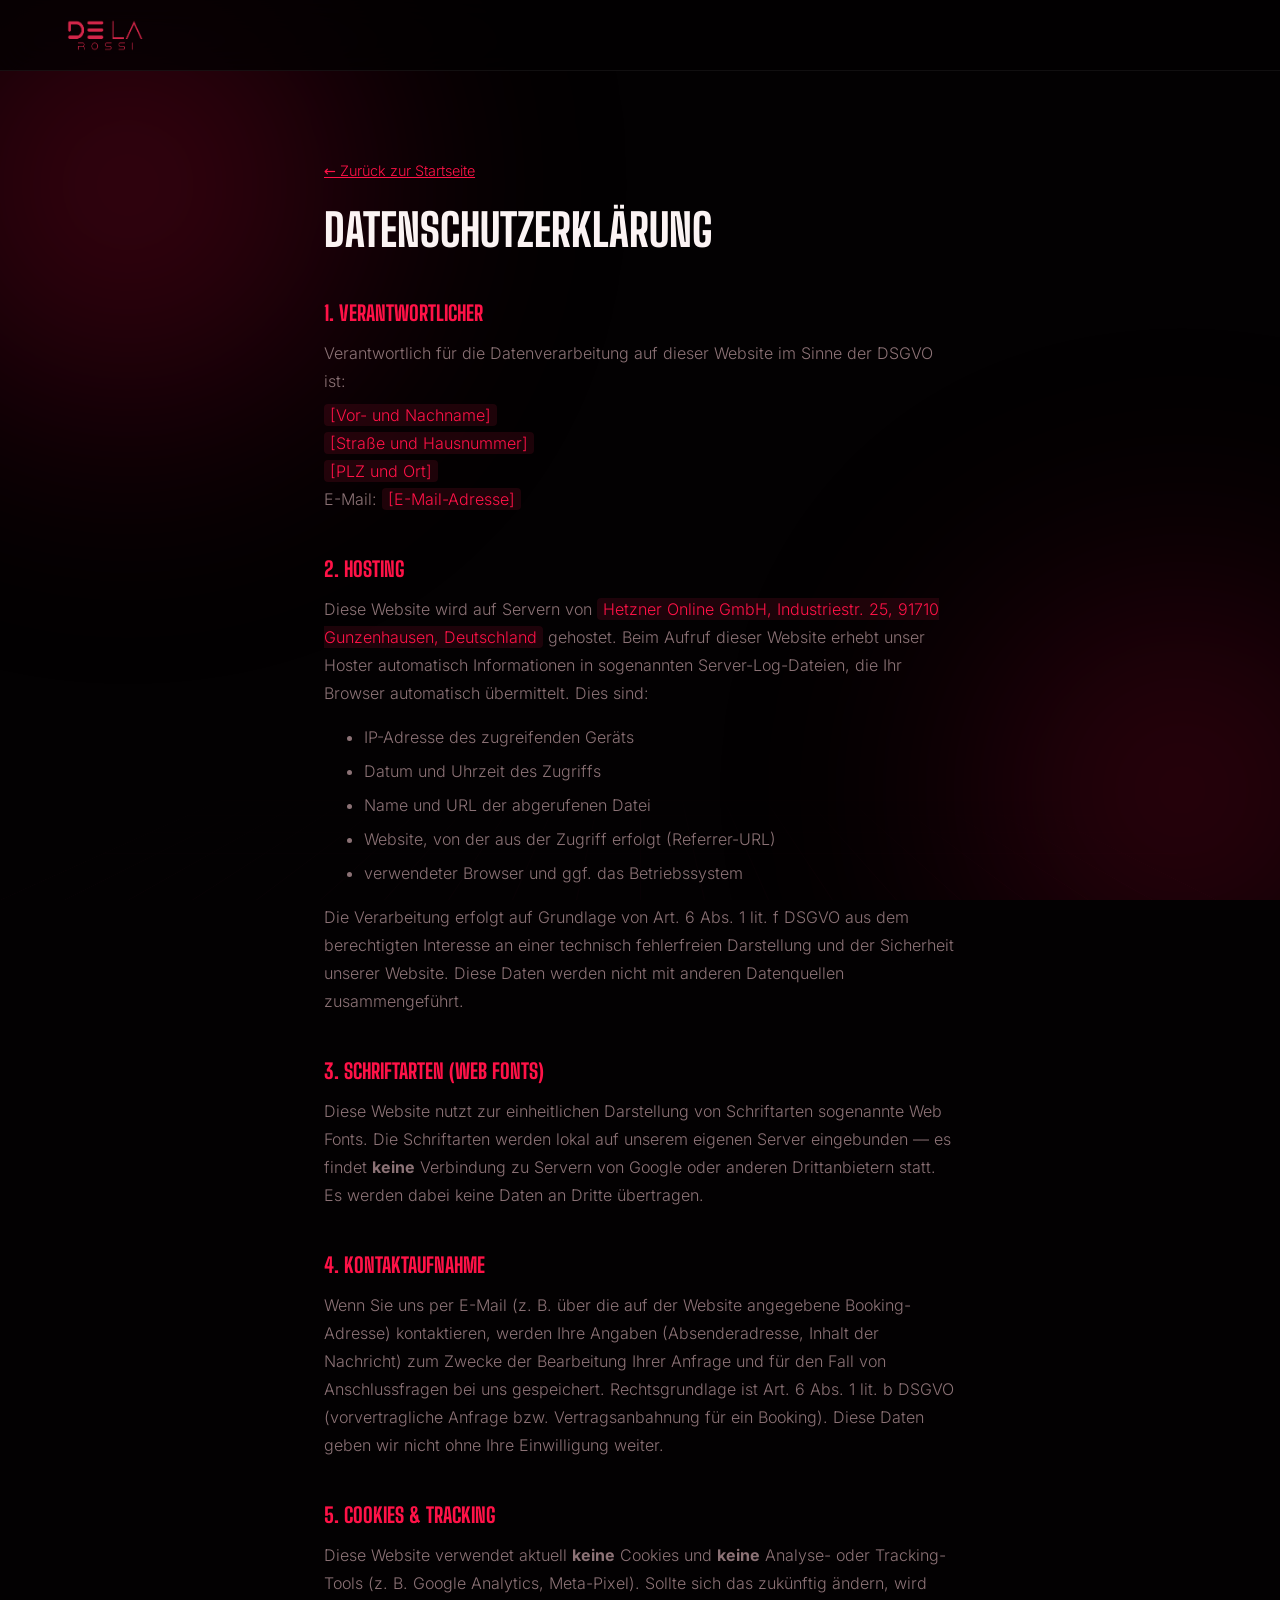
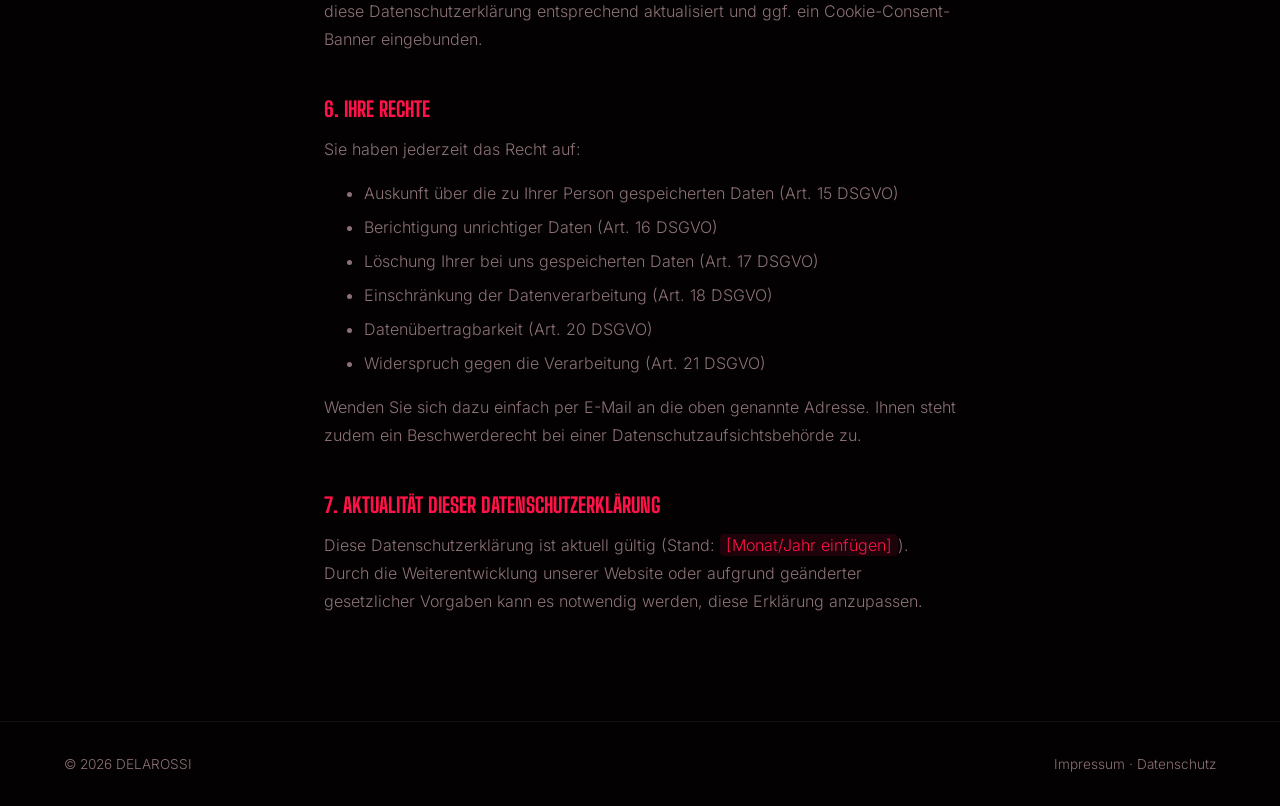
==== datenschutz.html @ 04ede865 "Add Impressum, Datenschutzerklärung and self-hosted fonts - Self-host Big Shoulders Display and Inte" ====
<!DOCTYPE html>
<html lang="de">
<head>
<meta charset="UTF-8" />
<meta name="viewport" content="width=device-width, initial-scale=1.0" />
<title>Datenschutzerklärung — Delarossi</title>
<meta name="robots" content="noindex, follow" />
<link rel="stylesheet" href="assets/fonts/fonts.css">
<link rel="icon" href="assets/logo.png" type="image/png" />
<link rel="stylesheet" href="style.css">
<style>
  .legal{ max-width:760px; margin:0 auto; padding:160px 5vw 100px; position:relative; z-index:1; }
  .legal h1{ font-size:clamp(2rem,5vw,2.8rem); margin-bottom:40px; }
  .legal h2{ font-size:1.3rem; margin-top:44px; margin-bottom:14px; color:var(--accent-bright); }
  .legal h3{ font-size:1.05rem; margin-top:26px; margin-bottom:10px; color:var(--text); font-family:'Inter'; text-transform:none; }
  .legal p, .legal li{ color:var(--muted); line-height:1.75; margin-bottom:6px; }
  .legal a{ color:var(--accent-bright); text-decoration:underline; }
  .legal .fill{ color:var(--accent-bright); background:rgba(227,28,77,.12); padding:1px 6px; border-radius:4px; }
  .back{ display:inline-flex; align-items:center; gap:8px; margin-bottom:24px; font-size:.9rem; color:var(--muted); }
</style>
</head>
<body>

<div class="bg-fx">
  <div class="sweep"></div>
  <div class="blob blob-a"></div>
  <div class="blob blob-b"></div>
  <div class="grid-floor"></div>
</div>

<header class="nav scrolled" id="nav">
  <a class="logo" href="index.html"><img src="assets/logo.png" alt="Delarossi" /></a>
</header>

<main class="legal">
  <a class="back" href="index.html">← Zurück zur Startseite</a>
  <h1>Datenschutzerklärung</h1>

  <h2>1. Verantwortlicher</h2>
  <p>Verantwortlich für die Datenverarbeitung auf dieser Website im Sinne der DSGVO ist:</p>
  <p><span class="fill">[Vor- und Nachname]</span><br>
  <span class="fill">[Straße und Hausnummer]</span><br>
  <span class="fill">[PLZ und Ort]</span><br>
  E-Mail: <span class="fill">[E-Mail-Adresse]</span></p>

  <h2>2. Hosting</h2>
  <p>Diese Website wird auf Servern von <span class="fill">Hetzner Online GmbH, Industriestr. 25, 91710 Gunzenhausen, Deutschland</span> gehostet.
  Beim Aufruf dieser Website erhebt unser Hoster automatisch Informationen in sogenannten Server-Log-Dateien,
  die Ihr Browser automatisch übermittelt. Dies sind:</p>
  <ul>
    <li>IP-Adresse des zugreifenden Geräts</li>
    <li>Datum und Uhrzeit des Zugriffs</li>
    <li>Name und URL der abgerufenen Datei</li>
    <li>Website, von der aus der Zugriff erfolgt (Referrer-URL)</li>
    <li>verwendeter Browser und ggf. das Betriebssystem</li>
  </ul>
  <p>Die Verarbeitung erfolgt auf Grundlage von Art. 6 Abs. 1 lit. f DSGVO aus dem berechtigten Interesse
  an einer technisch fehlerfreien Darstellung und der Sicherheit unserer Website. Diese Daten werden nicht
  mit anderen Datenquellen zusammengeführt.</p>

  <h2>3. Schriftarten (Web Fonts)</h2>
  <p>Diese Website nutzt zur einheitlichen Darstellung von Schriftarten sogenannte Web Fonts. Die Schriftarten
  werden lokal auf unserem eigenen Server eingebunden — es findet <strong>keine</strong> Verbindung zu Servern
  von Google oder anderen Drittanbietern statt. Es werden dabei keine Daten an Dritte übertragen.</p>

  <h2>4. Kontaktaufnahme</h2>
  <p>Wenn Sie uns per E-Mail (z. B. über die auf der Website angegebene Booking-Adresse) kontaktieren, werden
  Ihre Angaben (Absenderadresse, Inhalt der Nachricht) zum Zwecke der Bearbeitung Ihrer Anfrage und für
  den Fall von Anschlussfragen bei uns gespeichert. Rechtsgrundlage ist Art. 6 Abs. 1 lit. b DSGVO
  (vorvertragliche Anfrage bzw. Vertragsanbahnung für ein Booking). Diese Daten geben wir nicht ohne Ihre
  Einwilligung weiter.</p>

  <h2>5. Cookies &amp; Tracking</h2>
  <p>Diese Website verwendet aktuell <strong>keine</strong> Cookies und <strong>keine</strong> Analyse- oder
  Tracking-Tools (z. B. Google Analytics, Meta-Pixel). Sollte sich das zukünftig ändern, wird diese
  Datenschutzerklärung entsprechend aktualisiert und ggf. ein Cookie-Consent-Banner eingebunden.</p>

  <h2>6. Ihre Rechte</h2>
  <p>Sie haben jederzeit das Recht auf:</p>
  <ul>
    <li>Auskunft über die zu Ihrer Person gespeicherten Daten (Art. 15 DSGVO)</li>
    <li>Berichtigung unrichtiger Daten (Art. 16 DSGVO)</li>
    <li>Löschung Ihrer bei uns gespeicherten Daten (Art. 17 DSGVO)</li>
    <li>Einschränkung der Datenverarbeitung (Art. 18 DSGVO)</li>
    <li>Datenübertragbarkeit (Art. 20 DSGVO)</li>
    <li>Widerspruch gegen die Verarbeitung (Art. 21 DSGVO)</li>
  </ul>
  <p>Wenden Sie sich dazu einfach per E-Mail an die oben genannte Adresse. Ihnen steht zudem ein
  Beschwerderecht bei einer Datenschutzaufsichtsbehörde zu.</p>

  <h2>7. Aktualität dieser Datenschutzerklärung</h2>
  <p>Diese Datenschutzerklärung ist aktuell gültig (Stand: <span class="fill">[Monat/Jahr einfügen]</span>).
  Durch die Weiterentwicklung unserer Website oder aufgrund geänderter gesetzlicher Vorgaben kann es
  notwendig werden, diese Erklärung anzupassen.</p>
</main>

<footer class="footer">
  <span>© <span id="year"></span> DELAROSSI</span>
  <span><a href="impressum.html">Impressum</a> · <a href="datenschutz.html">Datenschutz</a></span>
</footer>

<script>document.getElementById('year').textContent = new Date().getFullYear();</script>
</body>
</html>
---- assets/fonts/fonts.css ----
@font-face {
  font-family: 'Big Shoulders Display';
  font-style: normal;
  font-weight: 100 900;
  font-display: swap;
  src: url('big-shoulders-display.woff2') format('woff2');
}

@font-face {
  font-family: 'Inter';
  font-style: normal;
  font-weight: 100 900;
  font-display: swap;
  src: url('inter.woff2') format('woff2');
}
---- style.css ----
:root{
  --bg: #030102;
  --bg-soft: #070203;
  --surface: #0e0407;
  --line: rgba(255,255,255,0.06);
  --text: #fbf3f3;
  --muted: #8c7276;
  --accent: #d90a3c;
  --accent-bright: #ff1247;
  --accent-dim: #4a0016;
  --accent-deep: #1c0008;
  --radius: 18px;
  --ease: cubic-bezier(.16,1,.3,1);
}

*{box-sizing:border-box;}
html{scroll-behavior:smooth;}
body{
  margin:0;
  background:var(--bg);
  color:var(--text);
  font-family:'Inter', system-ui, sans-serif;
  font-weight:300;
  overflow-x:hidden;
  -webkit-font-smoothing:antialiased;
}
h1,h2,h3,h4{
  font-family:'Big Shoulders Display', sans-serif;
  font-weight:800;
  margin:0;
  letter-spacing:0;
  text-transform:uppercase;
}
a{color:inherit;text-decoration:none;}
p{color:var(--muted); line-height:1.65; margin:0;}
img{max-width:100%;display:block;}

/* ---------- background fx ---------- */
.grain{
  position:fixed; inset:0; z-index:2; pointer-events:none;
  opacity:.05; mix-blend-mode:overlay;
  background-image:url("data:image/svg+xml,%3Csvg xmlns='http://www.w3.org/2000/svg' width='120' height='120'%3E%3Cfilter id='n'%3E%3CfeTurbulence type='fractalNoise' baseFrequency='0.9' numOctaves='2' stitchTiles='stitch'/%3E%3C/filter%3E%3Crect width='100%25' height='100%25' filter='url(%23n)'/%3E%3C/svg%3E");
}
.cursor-glow{
  position:fixed; top:0; left:0; width:460px; height:460px; z-index:1;
  border-radius:50%; pointer-events:none; transform:translate(-50%,-50%);
  background:radial-gradient(circle, rgba(255,18,71,0.22), rgba(217,10,60,0.08) 45%, transparent 70%);
  transition:opacity .4s ease; opacity:0; filter:blur(10px);
}
.bg-fx{position:fixed; inset:0; z-index:0; overflow:hidden;}

.sweep{
  position:absolute; inset:-20%;
  background:linear-gradient(115deg,
    transparent 35%,
    rgba(217,10,60,.08) 45%,
    rgba(255,18,71,.14) 50%,
    rgba(217,10,60,.08) 55%,
    transparent 65%);
  background-size:250% 250%;
  animation:sweepMove 14s ease-in-out infinite;
  mix-blend-mode:screen;
}
@keyframes sweepMove{
  0%{background-position:0% 50%;}
  50%{background-position:100% 50%;}
  100%{background-position:0% 50%;}
}

.blob{
  position:absolute; border-radius:50%; filter:blur(110px);
  will-change:transform, opacity;
  background:radial-gradient(circle, var(--accent-bright), var(--accent-dim) 55%, transparent 72%);
}
.blob-a{width:640px;height:640px; top:-15%; left:-15%; opacity:.28; animation:float1 20s ease-in-out infinite;}
.blob-b{width:580px;height:580px; bottom:-20%; right:-15%; opacity:.23; animation:float2 26s ease-in-out infinite;}
@keyframes float1{
  0%,100%{transform:translate(0,0) scale(1); opacity:.24;}
  50%{transform:translate(90px,110px) scale(1.22); opacity:.34;}
}
@keyframes float2{
  0%,100%{transform:translate(0,0) scale(1); opacity:.19;}
  50%{transform:translate(-100px,-60px) scale(0.9); opacity:.29;}
}

.grid-floor{
  position:absolute; left:0; right:0; bottom:0; height:60vh;
  background-image:
    linear-gradient(rgba(217,10,60,.07) 1px, transparent 1px),
    linear-gradient(90deg, rgba(217,10,60,.07) 1px, transparent 1px);
  background-size:64px 64px;
  transform:perspective(500px) rotateX(60deg) translateY(20%);
  transform-origin:bottom;
  mask-image:linear-gradient(to top, black, transparent 80%);
  opacity:.36;
}

/* ---------- nav ---------- */
.nav{
  position:fixed; top:0; left:0; right:0; z-index:50;
  display:flex; align-items:center; justify-content:space-between;
  padding:18px 5vw;
  transition:background .3s var(--ease), backdrop-filter .3s var(--ease), border-color .3s var(--ease);
  border-bottom:1px solid transparent;
}
.nav.scrolled{
  background:rgba(3,1,2,.78);
  backdrop-filter:blur(16px);
  border-bottom:1px solid var(--line);
}
.logo{display:flex; align-items:center;}
.logo img{height:34px; width:auto;}
.nav-links{display:flex; align-items:center; gap:34px; font-size:.92rem;}
.nav-links a{position:relative; color:var(--text); opacity:.85; transition:opacity .25s;}
.nav-links a:not(.nav-cta)::after{
  content:''; position:absolute; left:0; bottom:-6px; width:0; height:1px; background:var(--accent);
  transition:width .3s var(--ease);
}
.nav-links a:not(.nav-cta):hover::after{width:100%;}
.nav-links a:hover{opacity:1;}
.nav-cta{
  padding:10px 20px; border:1px solid var(--line); border-radius:100px;
  background:var(--surface); transition:all .3s var(--ease);
}
.nav-cta:hover{border-color:var(--accent); box-shadow:0 0 24px rgba(227,28,77,.3); transform:translateY(-2px);}
.burger{display:none; flex-direction:column; gap:5px; background:none; border:none; cursor:pointer; padding:6px; z-index:60;}
.burger span{width:22px; height:2px; background:var(--text); transition:.3s;}
.mobile-menu{
  position:fixed; inset:0; background:rgba(3,1,2,.98); backdrop-filter:blur(20px);
  z-index:45; display:flex; flex-direction:column; align-items:center; justify-content:center; gap:28px;
  transform:translateY(-100%); transition:transform .4s var(--ease); font-size:1.5rem;
  font-family:'Big Shoulders Display', sans-serif; font-weight:800; letter-spacing:0; text-transform:uppercase;
}
.mobile-menu.open{transform:translateY(0);}

/* ---------- hero ---------- */
.hero{
  position:relative; min-height:100vh; display:flex; align-items:center;
  padding:120px 5vw 60px; z-index:1; gap:40px; flex-wrap:wrap;
}
.hero-marquee{
  position:absolute; top:100px; left:0; right:0; overflow:hidden;
  white-space:nowrap; opacity:.3; pointer-events:none;
}
.marquee-track{
  display:inline-block; font-family:'Big Shoulders Display', sans-serif; font-size:1rem; font-weight:700;
  letter-spacing:.06em; text-transform:uppercase; color:var(--muted);
  animation:marquee 24s linear infinite;
}
@keyframes marquee{from{transform:translateX(0);} to{transform:translateX(-50%);}}

.hero-content{flex:1 1 480px; max-width:640px; margin-top:56px;}
.eyebrow{
  display:inline-flex; align-items:center; gap:8px; font-size:.85rem; color:var(--muted);
  border:1px solid var(--line); padding:7px 14px; border-radius:100px; margin-bottom:28px;
}
.dot{width:7px; height:7px; border-radius:50%; background:var(--accent); box-shadow:0 0 12px var(--accent); animation:pulse 2s ease-in-out infinite;}
@keyframes pulse{0%,100%{opacity:1;} 50%{opacity:.35;}}

.hero-title{display:flex; flex-direction:column; gap:6px;}
.hero-title .line{
  font-size:clamp(2.6rem, 7vw, 4.9rem); line-height:1; letter-spacing:.01em;
  background:linear-gradient(180deg, #fff, #cbb5ba);
  -webkit-background-clip:text; background-clip:text; color:transparent;
}
.hero-title .sub{
  font-size:clamp(1.2rem, 2.6vw, 1.8rem); text-transform:none; letter-spacing:0;
  background:linear-gradient(90deg, var(--accent-bright), var(--accent-dim));
  -webkit-background-clip:text; background-clip:text; color:transparent;
  margin-top:8px;
  font-family:'Inter', sans-serif; font-weight:500;
}
.hero-text{margin-top:26px; font-size:1.05rem; max-width:480px;}
.hero-actions{display:flex; gap:16px; margin-top:38px; flex-wrap:wrap;}

.btn{
  display:inline-flex; align-items:center; justify-content:center;
  padding:15px 30px; border-radius:100px; font-weight:500; font-size:.95rem;
  transition:transform .35s var(--ease), box-shadow .35s var(--ease), background .35s var(--ease);
  transform-style:preserve-3d; will-change:transform;
  font-family:'Big Shoulders Display', sans-serif; font-weight:800; letter-spacing:0; text-transform:uppercase;
}
.btn-primary{
  background:linear-gradient(135deg, var(--accent-bright), var(--accent));
  color:#fff;
}
.btn-primary:hover{transform:translateY(-3px) translateZ(20px); box-shadow:0 14px 40px rgba(227,28,77,.4);}
.btn-ghost{border:1px solid var(--line); color:var(--text);}
.btn-ghost:hover{border-color:var(--accent); background:rgba(227,28,77,.08); transform:translateY(-3px);}
.btn-lg{padding:18px 36px; font-size:1rem;}

/* ---------- hero stage / logo mark ---------- */
.hero-stage{
  flex:1 1 320px; display:flex; flex-direction:column; align-items:center; gap:36px;
  perspective:1200px;
}
.mark-float{
  width:min(72vw, 440px);
  animation:markFloat 6s ease-in-out infinite;
}
@keyframes markFloat{
  0%,100%{transform:translateY(0);}
  50%{transform:translateY(-16px);}
}
.mark-wrap{
  position:relative; width:100%;
  display:flex; align-items:center; justify-content:center;
  transform-style:preserve-3d;
}
.mark-glow{
  position:absolute; inset:-20%; border-radius:50%;
  background:radial-gradient(circle, rgba(227,28,77,.35), rgba(227,28,77,.08) 45%, transparent 72%);
  filter:blur(30px);
  animation:markPulse 4s ease-in-out infinite;
}
@keyframes markPulse{
  0%,100%{opacity:.6; transform:scale(1);}
  50%{opacity:1; transform:scale(1.08);}
}
.mark-logo{
  position:relative; width:100%; filter:drop-shadow(0 20px 40px rgba(0,0,0,.5));
}

.visualizer{display:flex; align-items:flex-end; gap:5px; height:44px;}
.visualizer span{
  width:5px; border-radius:3px;
  background:linear-gradient(180deg, var(--accent-bright), var(--accent-dim));
  animation:eq 1.1s ease-in-out infinite;
}
.visualizer span:nth-child(1){height:20%; animation-delay:.1s;}
.visualizer span:nth-child(2){height:70%; animation-delay:.3s;}
.visualizer span:nth-child(3){height:40%; animation-delay:.5s;}
.visualizer span:nth-child(4){height:90%; animation-delay:.15s;}
.visualizer span:nth-child(5){height:55%; animation-delay:.4s;}
.visualizer span:nth-child(6){height:30%; animation-delay:.25s;}
.visualizer span:nth-child(7){height:80%; animation-delay:.05s;}
.visualizer span:nth-child(8){height:45%; animation-delay:.35s;}
.visualizer span:nth-child(9){height:65%; animation-delay:.2s;}
.visualizer span:nth-child(10){height:25%; animation-delay:.45s;}
@keyframes eq{0%,100%{transform:scaleY(.4);} 50%{transform:scaleY(1);}}

.scroll-cue{
  position:absolute; bottom:36px; left:50%; transform:translateX(-50%);
  display:flex; flex-direction:column; align-items:center; gap:10px;
  font-size:.72rem; letter-spacing:.15em; color:var(--muted);
}
.scroll-line{width:1px; height:40px; background:linear-gradient(var(--accent), transparent); animation:scrollDown 1.8s ease-in-out infinite;}
@keyframes scrollDown{0%{opacity:0; transform:scaleY(0); transform-origin:top;} 40%{opacity:1; transform:scaleY(1); transform-origin:top;} 60%{opacity:1; transform:scaleY(1); transform-origin:bottom;} 100%{opacity:0; transform:scaleY(0); transform-origin:bottom;}}

/* ---------- marquee strip ---------- */
.strip{
  position:relative; z-index:1; border-top:1px solid var(--line); border-bottom:1px solid var(--line);
  padding:20px 0; overflow:hidden; background:var(--bg-soft);
}
.strip-track{
  display:flex; gap:26px; white-space:nowrap; width:max-content;
  font-family:'Big Shoulders Display'; font-size:1.8rem; font-weight:300; letter-spacing:.08em;
  color:rgba(245,238,238,.55);
  animation:scrollX 30s linear infinite;
}
.strip-track span:nth-child(2n){ color:var(--accent-bright); }
@keyframes scrollX{from{transform:translateX(0);} to{transform:translateX(-50%);}}

/* ---------- sections generic ---------- */
section{position:relative; z-index:1; padding:120px 5vw;}
.section-head{margin-bottom:60px;}
.tag{font-size:.7rem; letter-spacing:.1em; color:var(--accent-bright); font-family:'Big Shoulders Display', sans-serif; font-weight:800; text-transform:uppercase;}
.section-head h2{font-size:clamp(1.9rem, 4vw, 2.8rem); margin-top:14px;}

[data-reveal]{
  opacity:0; transform:translateY(28px);
  transition:opacity .8s var(--ease), transform .8s var(--ease);
}
[data-reveal].in{opacity:1; transform:translateY(0);}

/* ---------- about ---------- */
.about-grid{display:grid; grid-template-columns:repeat(3,1fr); gap:24px;}
.about-card{
  background:var(--surface); border:1px solid var(--line); border-radius:var(--radius);
  padding:34px; transform-style:preserve-3d; transition:border-color .3s, box-shadow .3s;
}
.about-card:hover{border-color:rgba(227,28,77,.45); box-shadow:0 20px 50px rgba(0,0,0,.45);}
.card-icon{color:var(--accent-bright); font-size:1.6rem; margin-bottom:18px;}
.about-card h3{font-size:1.15rem; margin-bottom:12px;}

/* ---------- mixes ---------- */
.mix-list{display:flex; flex-direction:column; gap:1px; background:var(--line); border-radius:var(--radius); overflow:hidden;}
.mix-row{
  display:flex; align-items:center; gap:22px; padding:24px 28px; background:var(--bg-soft);
  transition:background .3s;
}
.mix-row:hover{background:var(--surface);}
.mix-play{
  width:46px; height:46px; flex-shrink:0; border-radius:50%; border:1px solid var(--line);
  display:flex; align-items:center; justify-content:center; color:var(--accent-bright);
  transition:all .3s var(--ease);
}
.mix-row:hover .mix-play{background:var(--accent); color:#fff; transform:scale(1.08);}
.mix-info{flex:1;}
.mix-info h4{font-size:.95rem; font-family:'Big Shoulders Display'; font-weight:800; letter-spacing:0; text-transform:uppercase;}
.mix-info p{font-size:.85rem; margin-top:4px;}
.mix-wave{display:flex; align-items:center; gap:3px; height:24px;}
.mix-wave span{width:3px; background:var(--muted); border-radius:2px; height:30%; transition:background .3s;}
.mix-row:hover .mix-wave span{background:var(--accent-bright); animation:eq 1s ease-in-out infinite;}
.mix-wave span:nth-child(odd){height:60%;}
.mix-wave span:nth-child(3n){height:90%;}

/* ---------- tour ---------- */
.tour-list{display:flex; flex-direction:column;}
.tour-row{
  display:grid; grid-template-columns:100px 1fr 160px 100px; align-items:center; gap:20px;
  padding:26px 10px; border-bottom:1px solid var(--line); transition:padding-left .3s var(--ease);
}
.tour-row:hover{padding-left:20px; background:rgba(227,28,77,.04);}
.tour-date{font-family:'Big Shoulders Display'; color:var(--accent-bright); font-weight:800; font-size:.95rem; letter-spacing:0; text-transform:uppercase;}
.tour-name{font-weight:500;}
.tour-city{color:var(--muted); font-size:.9rem;}
.tour-link{color:var(--accent-bright); font-size:.9rem; text-align:right; opacity:0; transition:opacity .3s;}
.tour-row:hover .tour-link{opacity:1;}

/* ---------- gallery ---------- */
.gallery-grid{
  display:grid; grid-template-columns:repeat(4, 1fr); grid-auto-rows:180px; gap:16px;
}
.g-item{
  border-radius:14px; background-color:var(--surface);
  border:1px solid var(--line); position:relative; overflow:hidden;
  transition:transform .4s var(--ease);
}
.g-item img{
  position:absolute; inset:0; width:100%; height:100%;
  object-fit:cover; object-position:var(--g-pos, center);
}
.g-item::before{
  content:''; position:absolute; inset:0;
  background:linear-gradient(180deg, rgba(3,1,2,0) 40%, rgba(3,1,2,.65));
}
.g-item::after{
  content:''; position:absolute; inset:0;
  background:radial-gradient(circle at 30% 20%, rgba(227,28,77,.35), transparent 60%);
  opacity:0; transition:opacity .4s;
}
.g-item:hover{transform:scale(1.02) translateY(-4px);}
.g-item:hover::after{opacity:1;}
.g1{grid-column:span 2; grid-row:span 2;}
.g2{grid-column:span 2;}
.g3{grid-column:span 1;}
.g4{grid-column:span 1;}
.g5{grid-column:span 2;}

/* ---------- booking ---------- */
.booking-card{
  position:relative; max-width:760px; margin:0 auto; text-align:center;
  background:var(--surface); border:1px solid var(--line); border-radius:24px;
  padding:80px 40px; overflow:hidden;
}
.booking-glow{
  position:absolute; top:-40%; left:50%; transform:translateX(-50%);
  width:600px; height:400px; background:radial-gradient(circle, rgba(227,28,77,.22), transparent 70%);
  filter:blur(20px);
}
.booking-card h2{margin-top:16px; font-size:clamp(1.9rem,4vw,2.5rem);}
.booking-card p{max-width:440px; margin:20px auto 34px; position:relative;}
.socials{display:flex; justify-content:center; gap:26px; margin-top:36px; font-size:.9rem; position:relative;}
.socials a{color:var(--muted); transition:color .3s;}
.socials a:hover{color:var(--accent-bright);}

/* ---------- footer ---------- */
.footer{
  position:relative; z-index:1; display:flex; justify-content:space-between;
  padding:34px 5vw; border-top:1px solid var(--line); color:var(--muted); font-size:.85rem;
}
.footer a{transition:color .25s;}
.footer a:hover{color:var(--accent-bright);}

/* ---------- responsive ---------- */
@media (max-width: 900px){
  .nav-links{display:none;}
  .burger{display:flex;}
  .about-grid{grid-template-columns:1fr;}
  .tour-row{grid-template-columns:70px 1fr; row-gap:6px;}
  .tour-city, .tour-link{grid-column:2;}
  .gallery-grid{grid-template-columns:1fr; grid-auto-rows:auto;}
  .g-item{aspect-ratio:4/3;}
  .g1,.g2,.g3,.g4,.g5{grid-column:span 1; grid-row:span 1;}
}
@media (prefers-reduced-motion: reduce){
  *{animation-duration:.001ms !important; animation-iteration-count:1 !important; transition-duration:.001ms !important;}
}
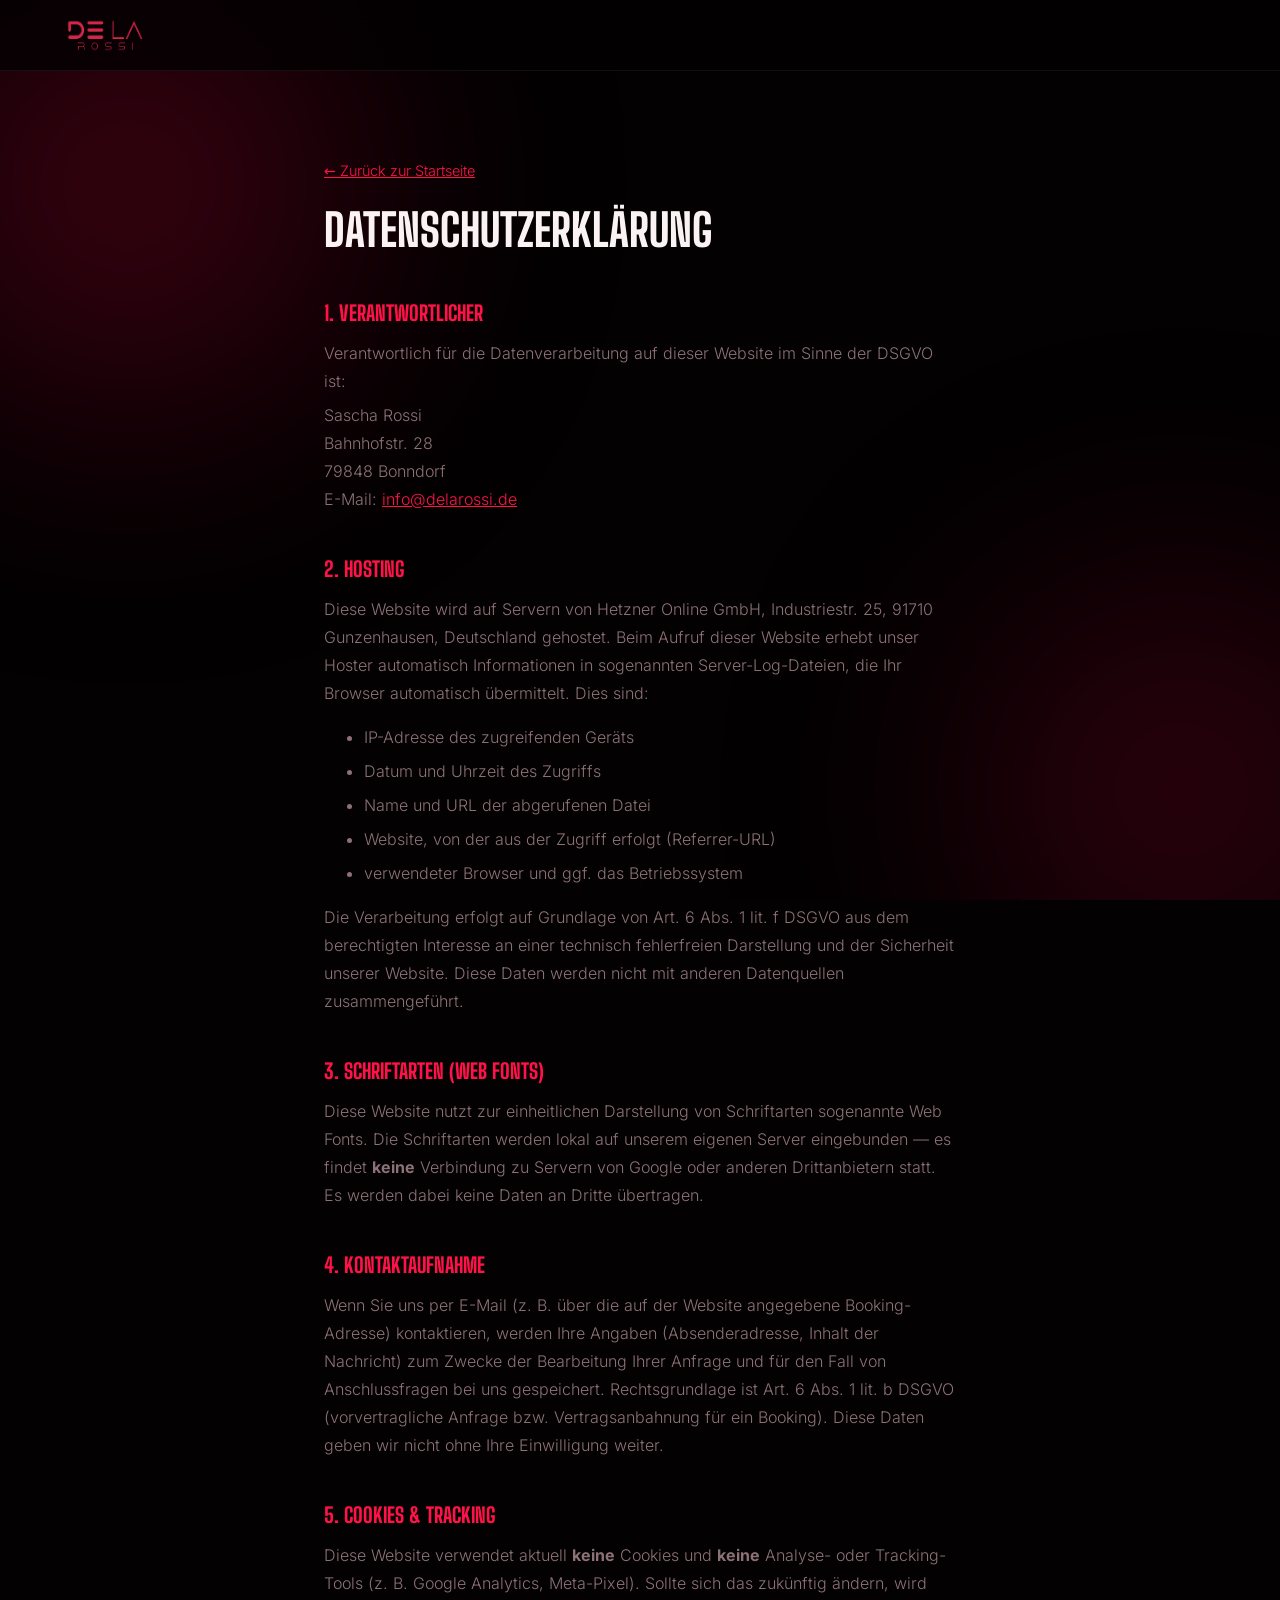
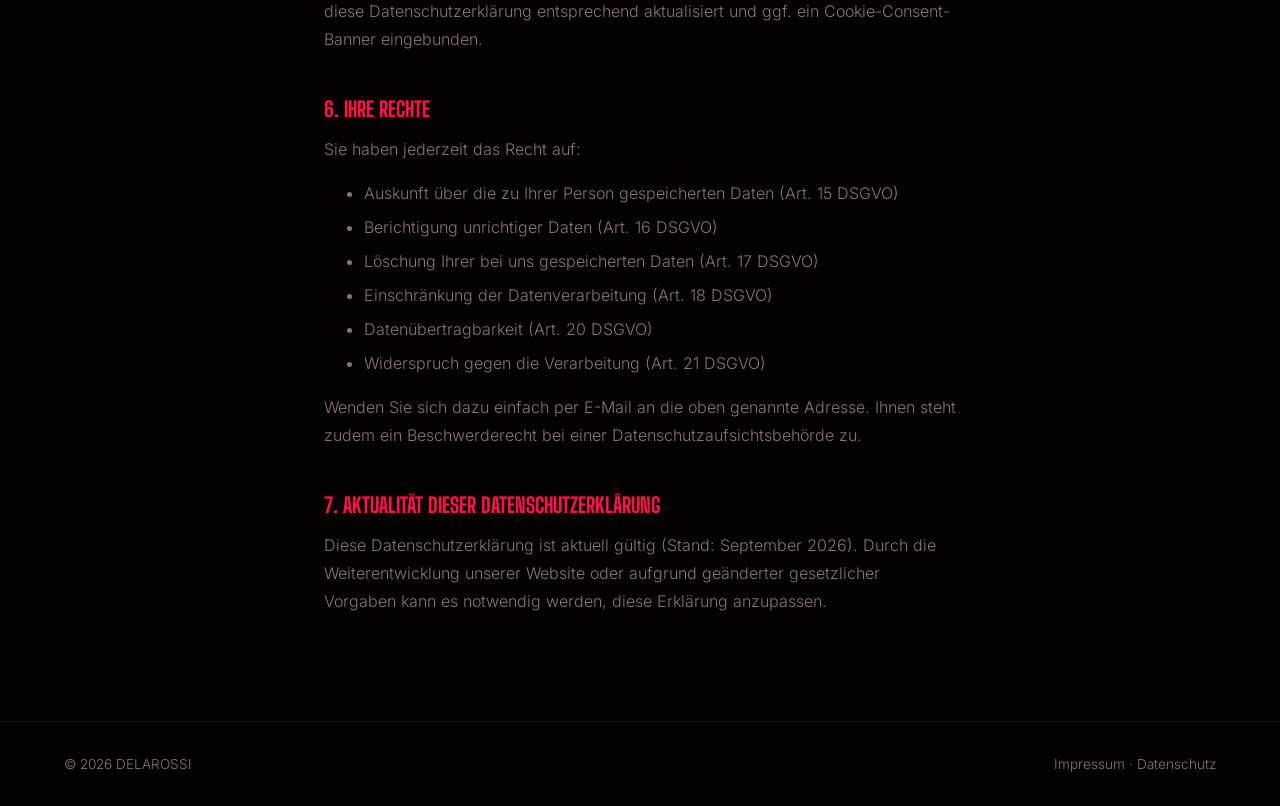
==== commit 115f0d56: "Fill in real business details for Impressum/Datenschutz Name, address and email provided by the site" ====
--- a/datenschutz.html
+++ b/datenschutz.html
@@ -38,13 +38,13 @@
 
   <h2>1. Verantwortlicher</h2>
   <p>Verantwortlich für die Datenverarbeitung auf dieser Website im Sinne der DSGVO ist:</p>
-  <p><span class="fill">[Vor- und Nachname]</span><br>
-  <span class="fill">[Straße und Hausnummer]</span><br>
-  <span class="fill">[PLZ und Ort]</span><br>
-  E-Mail: <span class="fill">[E-Mail-Adresse]</span></p>
+  <p>Sascha Rossi<br>
+  Bahnhofstr. 28<br>
+  79848 Bonndorf<br>
+  E-Mail: <a href="mailto:info@delarossi.de">info@delarossi.de</a></p>
 
   <h2>2. Hosting</h2>
-  <p>Diese Website wird auf Servern von <span class="fill">Hetzner Online GmbH, Industriestr. 25, 91710 Gunzenhausen, Deutschland</span> gehostet.
+  <p>Diese Website wird auf Servern von Hetzner Online GmbH, Industriestr. 25, 91710 Gunzenhausen, Deutschland gehostet.
   Beim Aufruf dieser Website erhebt unser Hoster automatisch Informationen in sogenannten Server-Log-Dateien,
   die Ihr Browser automatisch übermittelt. Dies sind:</p>
   <ul>
@@ -89,7 +89,7 @@
   Beschwerderecht bei einer Datenschutzaufsichtsbehörde zu.</p>
 
   <h2>7. Aktualität dieser Datenschutzerklärung</h2>
-  <p>Diese Datenschutzerklärung ist aktuell gültig (Stand: <span class="fill">[Monat/Jahr einfügen]</span>).
+  <p>Diese Datenschutzerklärung ist aktuell gültig (Stand: September 2026).
   Durch die Weiterentwicklung unserer Website oder aufgrund geänderter gesetzlicher Vorgaben kann es
   notwendig werden, diese Erklärung anzupassen.</p>
 </main>
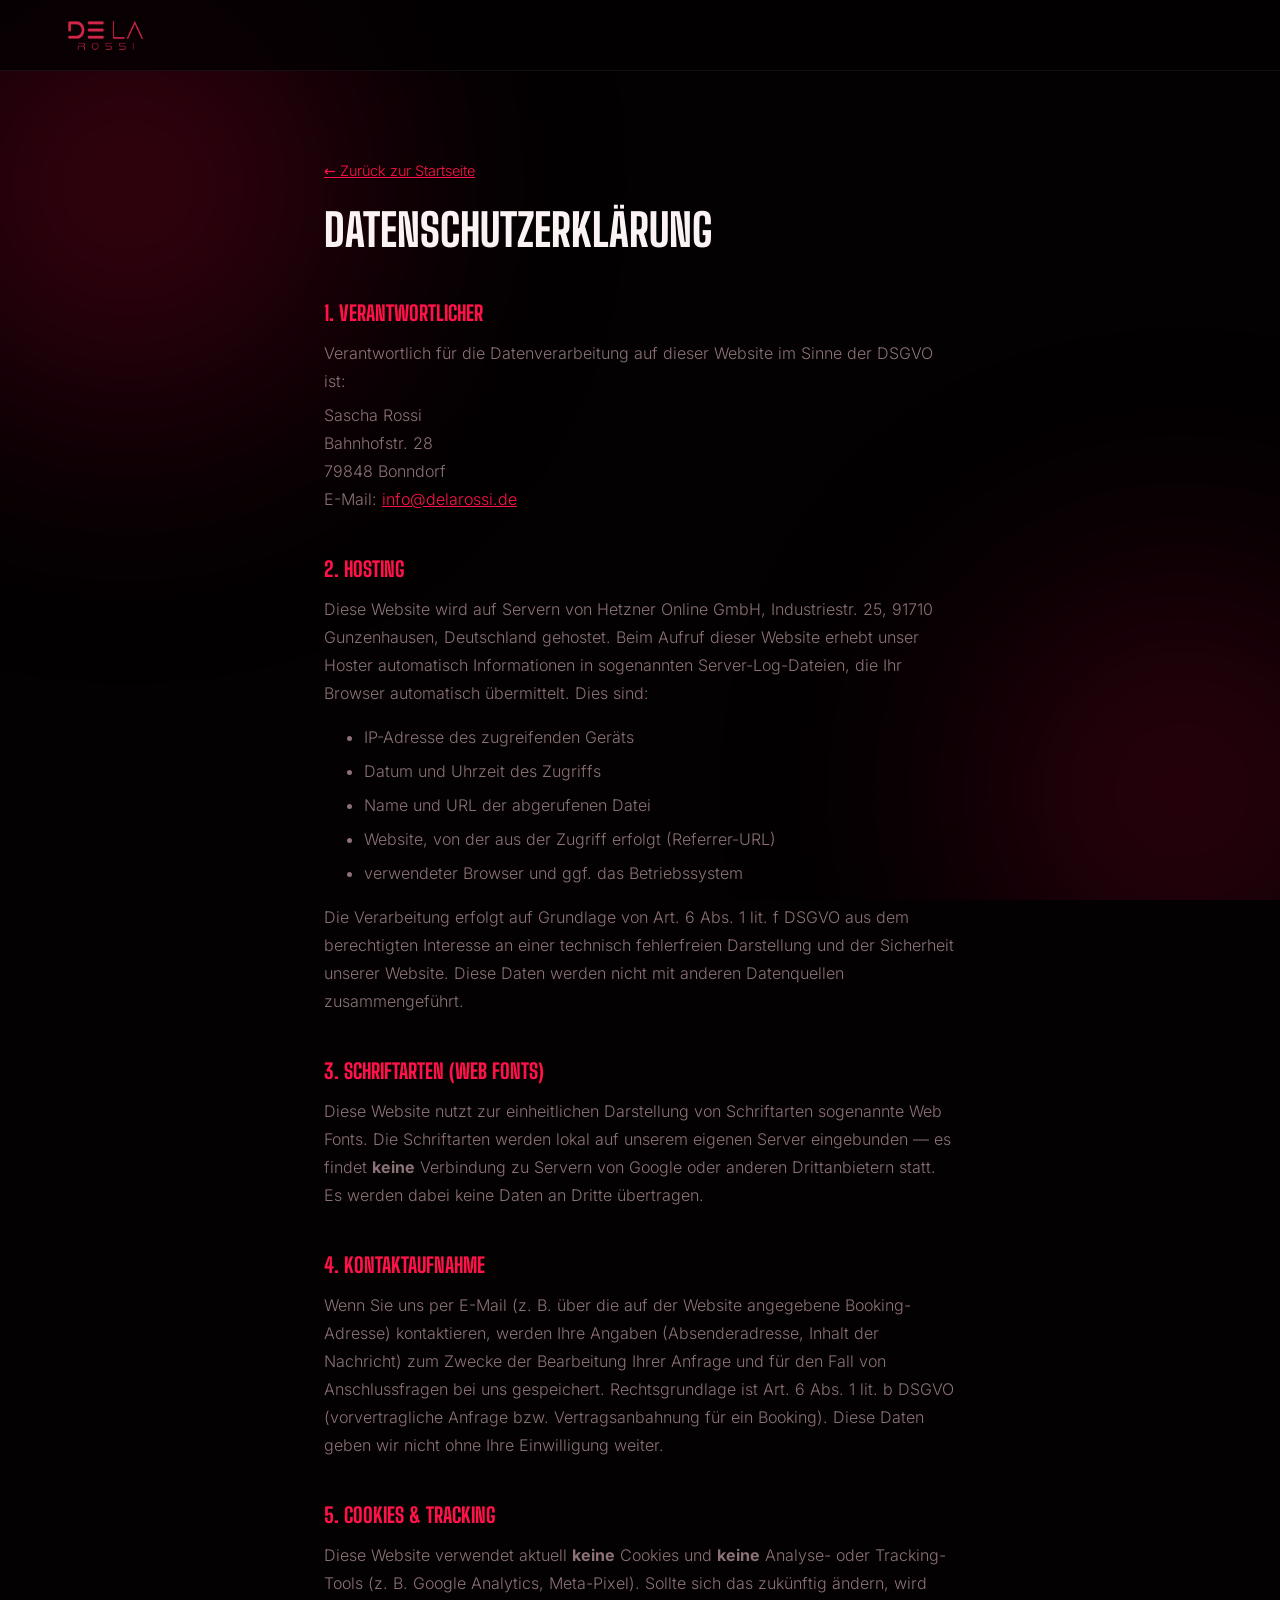
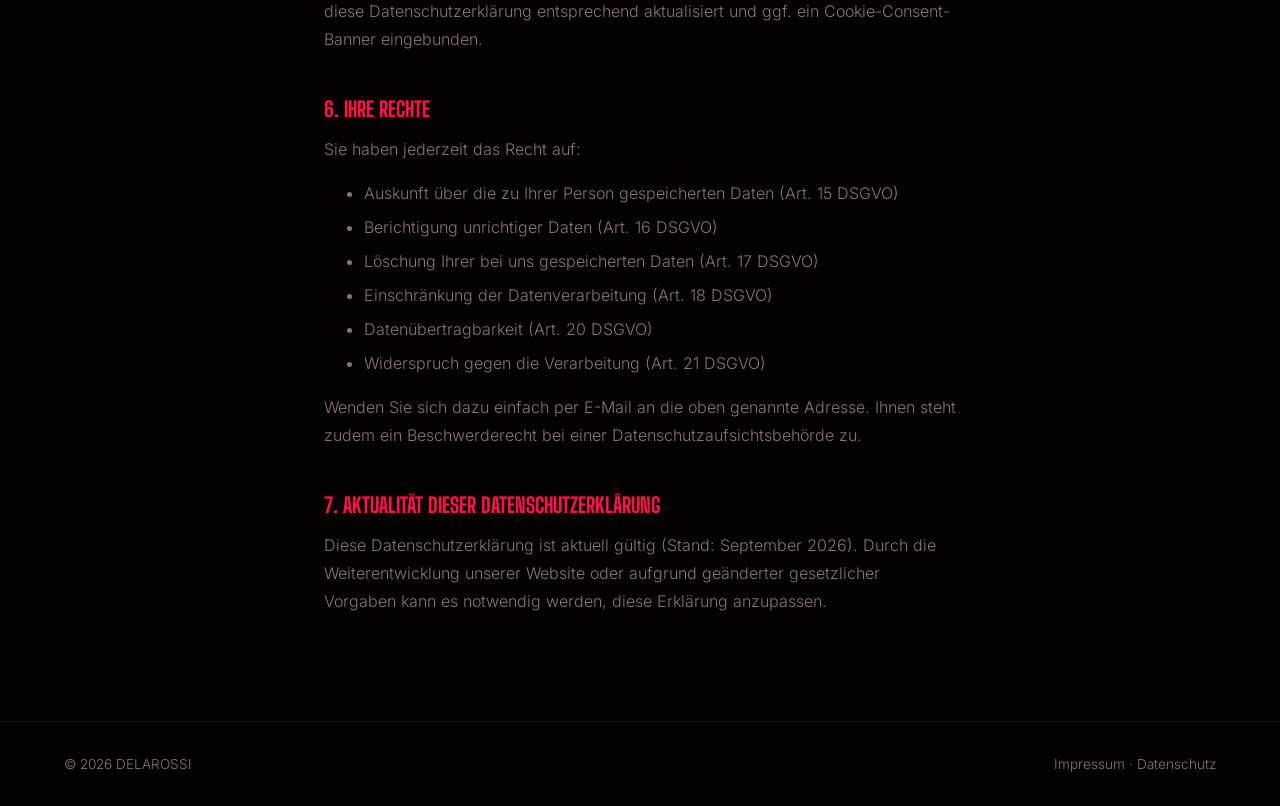
==== commit 5f04b960: "Reduce render-blocking requests and image weight further - Inline @font-face into style.css to drop " ====
--- a/datenschutz.html
+++ b/datenschutz.html
@@ -5,7 +5,6 @@
 <meta name="viewport" content="width=device-width, initial-scale=1.0" />
 <title>Datenschutzerklärung — Delarossi</title>
 <meta name="robots" content="noindex, follow" />
-<link rel="stylesheet" href="assets/fonts/fonts.css">
 <link rel="icon" href="assets/logo.png" type="image/png" />
 <link rel="stylesheet" href="style.css">
 <style>
--- a/style.css
+++ b/style.css
@@ -1,3 +1,19 @@
+@font-face {
+  font-family: 'Big Shoulders Display';
+  font-style: normal;
+  font-weight: 100 900;
+  font-display: swap;
+  src: url('assets/fonts/big-shoulders-display.woff2') format('woff2');
+}
+
+@font-face {
+  font-family: 'Inter';
+  font-style: normal;
+  font-weight: 100 900;
+  font-display: swap;
+  src: url('assets/fonts/inter.woff2') format('woff2');
+}
+
 :root{
   --bg: #030102;
   --bg-soft: #070203;
@@ -158,15 +174,13 @@
 @keyframes pulse{0%,100%{opacity:1;} 50%{opacity:.35;}}
 
 .hero-title{display:flex; flex-direction:column; gap:6px;}
-.hero-title .line{
-  font-size:clamp(2.6rem, 7vw, 4.9rem); line-height:1; letter-spacing:.01em;
-  background:linear-gradient(180deg, #fff, #cbb5ba);
-  -webkit-background-clip:text; background-clip:text; color:transparent;
+.hero-logo-img{
+  width:min(90%, 420px); height:auto;
+  filter:drop-shadow(0 10px 30px rgba(227,28,77,.25));
 }
 .hero-title .sub{
   font-size:clamp(1.2rem, 2.6vw, 1.8rem); text-transform:none; letter-spacing:0;
-  background:linear-gradient(90deg, var(--accent-bright), var(--accent-dim));
-  -webkit-background-clip:text; background-clip:text; color:transparent;
+  color:var(--text);
   margin-top:8px;
   font-family:'Inter', sans-serif; font-weight:500;
 }
@@ -195,30 +209,28 @@
   perspective:1200px;
 }
 .mark-float{
-  width:min(72vw, 440px);
-  animation:markFloat 6s ease-in-out infinite;
-}
-@keyframes markFloat{
-  0%,100%{transform:translateY(0);}
-  50%{transform:translateY(-16px);}
+  width:min(72vw, 360px);
+  margin-top:56px;
 }
 .mark-wrap{
-  position:relative; width:100%;
+  position:relative; width:100%; aspect-ratio:3/4;
   display:flex; align-items:center; justify-content:center;
   transform-style:preserve-3d;
 }
 .mark-glow{
-  position:absolute; inset:-20%; border-radius:50%;
+  position:absolute; inset:-14%; border-radius:28px;
   background:radial-gradient(circle, rgba(227,28,77,.35), rgba(227,28,77,.08) 45%, transparent 72%);
   filter:blur(30px);
   animation:markPulse 4s ease-in-out infinite;
 }
 @keyframes markPulse{
   0%,100%{opacity:.6; transform:scale(1);}
-  50%{opacity:1; transform:scale(1.08);}
+  50%{opacity:1; transform:scale(1.05);}
 }
 .mark-logo{
-  position:relative; width:100%; filter:drop-shadow(0 20px 40px rgba(0,0,0,.5));
+  position:relative; width:100%; height:100%; object-fit:cover;
+  border-radius:20px; border:1px solid rgba(227,28,77,.4);
+  filter:drop-shadow(0 20px 40px rgba(0,0,0,.5));
 }
 
 .visualizer{display:flex; align-items:flex-end; gap:5px; height:44px;}
@@ -284,39 +296,42 @@
 .about-card h3{font-size:1.15rem; margin-bottom:12px;}
 
 /* ---------- mixes ---------- */
-.mix-list{display:flex; flex-direction:column; gap:1px; background:var(--line); border-radius:var(--radius); overflow:hidden;}
-.mix-row{
-  display:flex; align-items:center; gap:22px; padding:24px 28px; background:var(--bg-soft);
-  transition:background .3s;
-}
-.mix-row:hover{background:var(--surface);}
-.mix-play{
-  width:46px; height:46px; flex-shrink:0; border-radius:50%; border:1px solid var(--line);
-  display:flex; align-items:center; justify-content:center; color:var(--accent-bright);
-  transition:all .3s var(--ease);
-}
-.mix-row:hover .mix-play{background:var(--accent); color:#fff; transform:scale(1.08);}
-.mix-info{flex:1;}
-.mix-info h4{font-size:.95rem; font-family:'Big Shoulders Display'; font-weight:800; letter-spacing:0; text-transform:uppercase;}
+.mix-grid{display:grid; grid-template-columns:repeat(3, 1fr); gap:24px;}
+.mix-card{
+  background:var(--surface); border:1px solid var(--line); border-radius:var(--radius);
+  overflow:hidden; transition:border-color .3s, box-shadow .3s;
+}
+.mix-card:hover{border-color:rgba(227,28,77,.45); box-shadow:0 20px 50px rgba(0,0,0,.45);}
+.mix-embed{position:relative; width:100%; aspect-ratio:16/9; background:var(--bg-soft);}
+.mix-embed iframe{position:absolute; inset:0; width:100%; height:100%; border:0;}
+.mix-info{padding:20px 22px;}
+.mix-info h4{font-size:1rem; font-family:'Big Shoulders Display'; font-weight:800; letter-spacing:0; text-transform:uppercase;}
 .mix-info p{font-size:.85rem; margin-top:4px;}
-.mix-wave{display:flex; align-items:center; gap:3px; height:24px;}
-.mix-wave span{width:3px; background:var(--muted); border-radius:2px; height:30%; transition:background .3s;}
-.mix-row:hover .mix-wave span{background:var(--accent-bright); animation:eq 1s ease-in-out infinite;}
-.mix-wave span:nth-child(odd){height:60%;}
-.mix-wave span:nth-child(3n){height:90%;}
-
-/* ---------- tour ---------- */
-.tour-list{display:flex; flex-direction:column;}
-.tour-row{
-  display:grid; grid-template-columns:100px 1fr 160px 100px; align-items:center; gap:20px;
-  padding:26px 10px; border-bottom:1px solid var(--line); transition:padding-left .3s var(--ease);
-}
-.tour-row:hover{padding-left:20px; background:rgba(227,28,77,.04);}
-.tour-date{font-family:'Big Shoulders Display'; color:var(--accent-bright); font-weight:800; font-size:.95rem; letter-spacing:0; text-transform:uppercase;}
-.tour-name{font-weight:500;}
-.tour-city{color:var(--muted); font-size:.9rem;}
-.tour-link{color:var(--accent-bright); font-size:.9rem; text-align:right; opacity:0; transition:opacity .3s;}
-.tour-row:hover .tour-link{opacity:1;}
+
+/* ---------- facts ---------- */
+.facts{padding-top:60px; padding-bottom:60px;}
+.facts-grid{display:grid; grid-template-columns:repeat(3, 1fr); gap:24px;}
+.fact-card{
+  background:var(--surface); border:1px solid var(--line); border-radius:var(--radius);
+  padding:34px; text-align:center; transition:border-color .3s, box-shadow .3s;
+}
+.fact-card:hover{border-color:rgba(227,28,77,.45); box-shadow:0 20px 50px rgba(0,0,0,.4);}
+.fact-num{font-family:'Big Shoulders Display'; font-weight:900; font-size:3rem; color:var(--accent-bright); line-height:1;}
+.fact-card p{margin-top:8px; font-size:.95rem;}
+/* ---------- faq ---------- */
+.faq-list{display:flex; flex-direction:column; gap:1px; background:var(--line); border-radius:var(--radius); overflow:hidden;}
+.faq-item{background:var(--bg-soft); padding:24px 28px;}
+.faq-item summary{
+  cursor:pointer; font-weight:500; list-style:none; position:relative; padding-right:30px;
+}
+.faq-item summary::-webkit-details-marker{display:none;}
+.faq-item summary::after{
+  content:''; position:absolute; right:4px; top:4px; width:11px; height:11px;
+  background:var(--accent-bright);
+  clip-path:polygon(0% 0%, 0% 100%, 100% 50%);
+}
+.faq-item[open] summary::after{clip-path:polygon(0% 0%, 100% 0%, 100% 100%, 0% 100%);}
+.faq-item p{margin-top:14px; max-width:720px;}
 
 /* ---------- gallery ---------- */
 .gallery-grid{
@@ -343,7 +358,7 @@
 .g-item:hover{transform:scale(1.02) translateY(-4px);}
 .g-item:hover::after{opacity:1;}
 .g1{grid-column:span 2; grid-row:span 2;}
-.g2{grid-column:span 2;}
+.g2{grid-column:span 2; grid-row:span 2;}
 .g3{grid-column:span 1;}
 .g4{grid-column:span 1;}
 .g5{grid-column:span 2;}
@@ -378,8 +393,8 @@
   .nav-links{display:none;}
   .burger{display:flex;}
   .about-grid{grid-template-columns:1fr;}
-  .tour-row{grid-template-columns:70px 1fr; row-gap:6px;}
-  .tour-city, .tour-link{grid-column:2;}
+  .mix-grid{grid-template-columns:1fr;}
+  .facts-grid{grid-template-columns:1fr;}
   .gallery-grid{grid-template-columns:1fr; grid-auto-rows:auto;}
   .g-item{aspect-ratio:4/3;}
   .g1,.g2,.g3,.g4,.g5{grid-column:span 1; grid-row:span 1;}
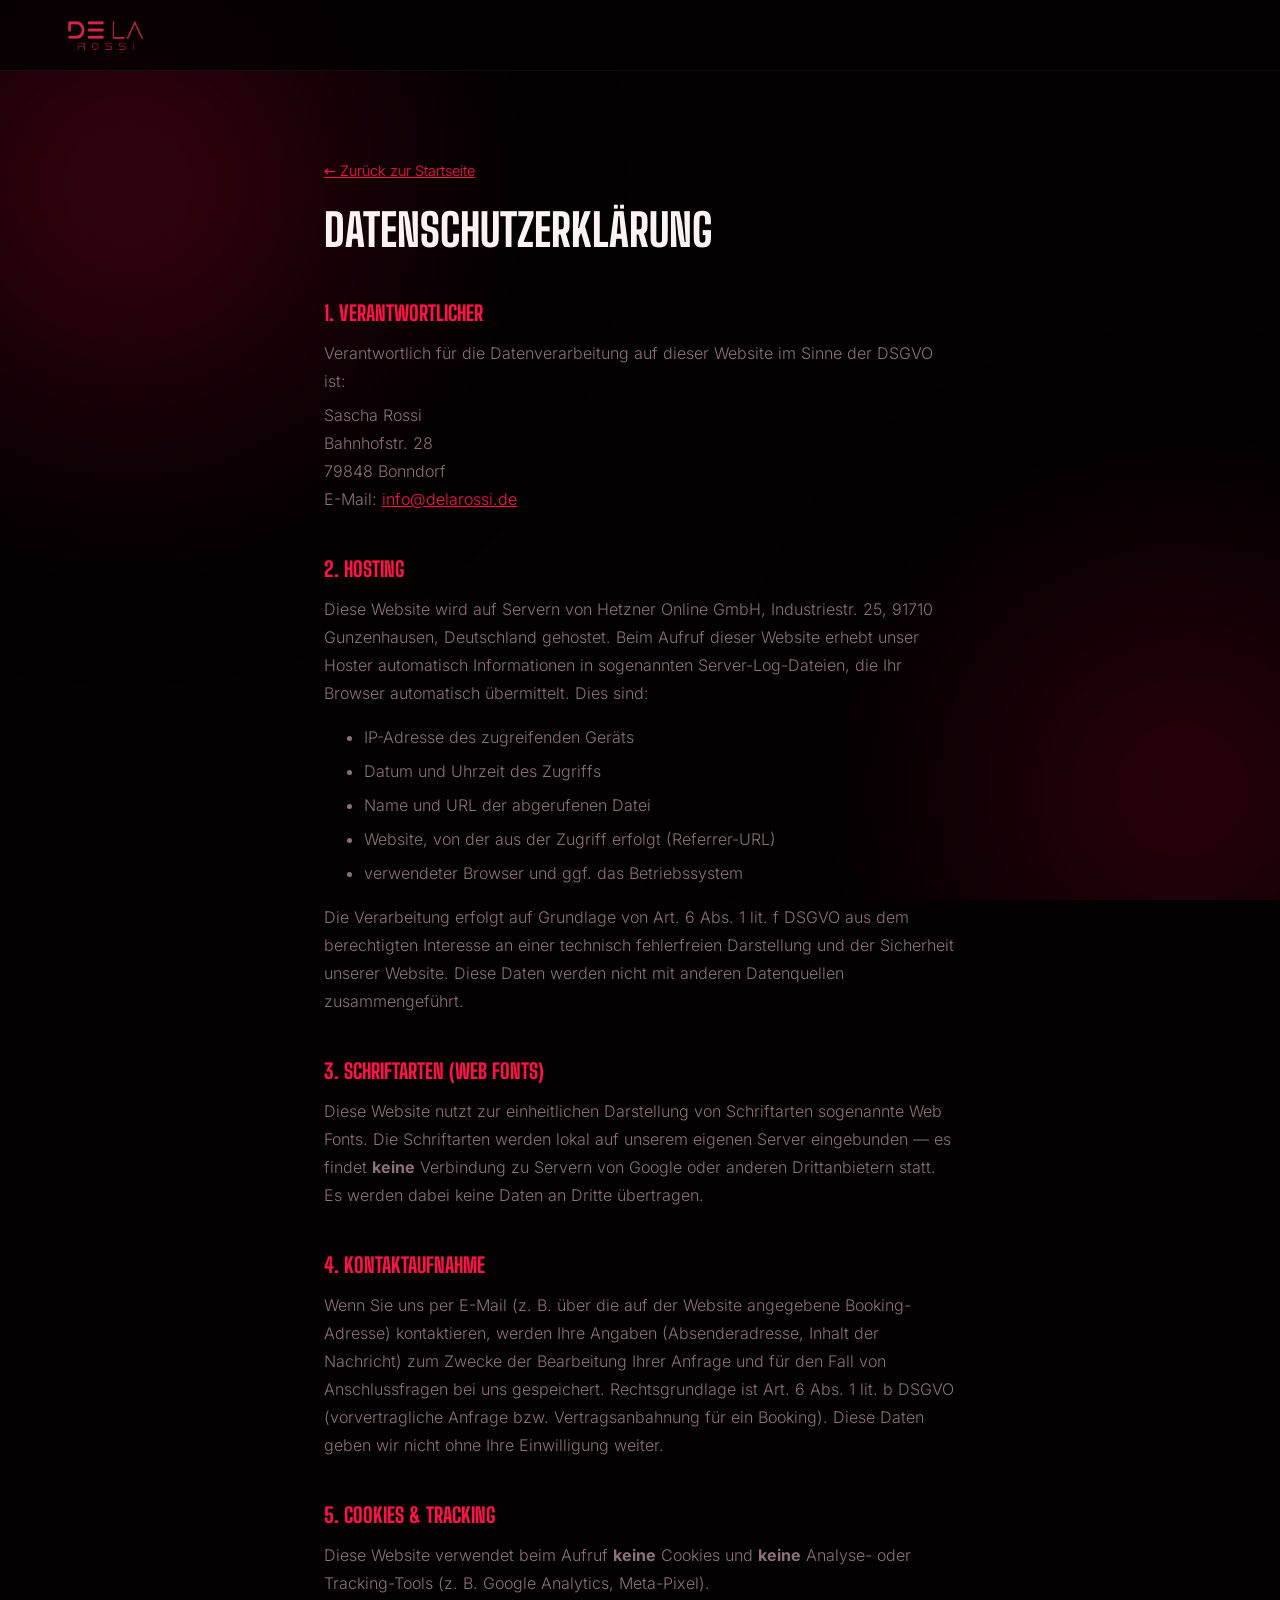
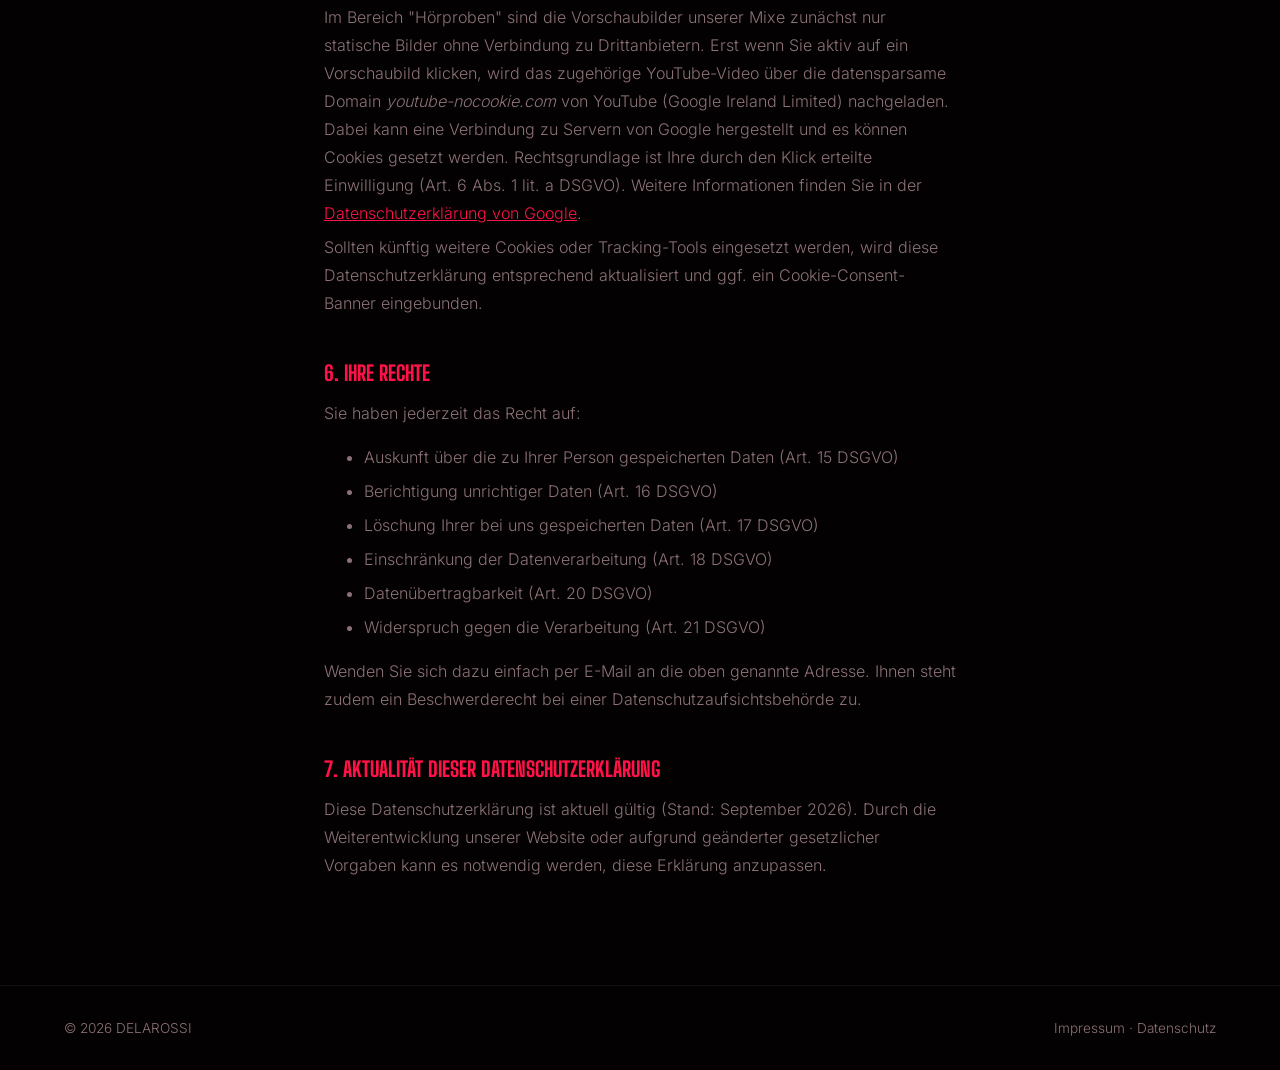
==== commit 35083948: "Document click-to-load YouTube embeds in privacy policy The mixes section now loads YouTube only on " ====
--- a/datenschutz.html
+++ b/datenschutz.html
@@ -70,9 +70,17 @@
   Einwilligung weiter.</p>
 
   <h2>5. Cookies &amp; Tracking</h2>
-  <p>Diese Website verwendet aktuell <strong>keine</strong> Cookies und <strong>keine</strong> Analyse- oder
-  Tracking-Tools (z. B. Google Analytics, Meta-Pixel). Sollte sich das zukünftig ändern, wird diese
-  Datenschutzerklärung entsprechend aktualisiert und ggf. ein Cookie-Consent-Banner eingebunden.</p>
+  <p>Diese Website verwendet beim Aufruf <strong>keine</strong> Cookies und <strong>keine</strong> Analyse- oder
+  Tracking-Tools (z. B. Google Analytics, Meta-Pixel).</p>
+  <p>Im Bereich "Hörproben" sind die Vorschaubilder unserer Mixe zunächst nur statische Bilder ohne
+  Verbindung zu Drittanbietern. Erst wenn Sie aktiv auf ein Vorschaubild klicken, wird das zugehörige
+  YouTube-Video über die datensparsame Domain <em>youtube-nocookie.com</em> von YouTube (Google Ireland
+  Limited) nachgeladen. Dabei kann eine Verbindung zu Servern von Google hergestellt und es können Cookies
+  gesetzt werden. Rechtsgrundlage ist Ihre durch den Klick erteilte Einwilligung (Art. 6 Abs. 1 lit. a
+  DSGVO). Weitere Informationen finden Sie in der
+  <a href="https://policies.google.com/privacy" target="_blank" rel="noopener">Datenschutzerklärung von Google</a>.</p>
+  <p>Sollten künftig weitere Cookies oder Tracking-Tools eingesetzt werden, wird diese Datenschutzerklärung
+  entsprechend aktualisiert und ggf. ein Cookie-Consent-Banner eingebunden.</p>
 
   <h2>6. Ihre Rechte</h2>
   <p>Sie haben jederzeit das Recht auf:</p>
--- a/style.css
+++ b/style.css
@@ -302,8 +302,22 @@
   overflow:hidden; transition:border-color .3s, box-shadow .3s;
 }
 .mix-card:hover{border-color:rgba(227,28,77,.45); box-shadow:0 20px 50px rgba(0,0,0,.45);}
-.mix-embed{position:relative; width:100%; aspect-ratio:16/9; background:var(--bg-soft);}
+.mix-embed{position:relative; width:100%; aspect-ratio:16/9; background:var(--bg-soft); overflow:hidden;}
 .mix-embed iframe{position:absolute; inset:0; width:100%; height:100%; border:0;}
+.mix-embed.yt-facade{cursor:pointer;}
+.mix-embed.yt-facade img{position:absolute; inset:0; width:100%; height:100%; object-fit:cover;}
+.yt-play{
+  position:absolute; inset:0; margin:auto; width:64px; height:64px;
+  background:rgba(3,1,2,.55); border:2px solid var(--accent-bright); border-radius:50%;
+  display:flex; align-items:center; justify-content:center; transition:transform .25s var(--ease), background .25s;
+}
+.yt-play::before{
+  content:''; width:0; height:0; margin-left:4px;
+  border-top:12px solid transparent; border-bottom:12px solid transparent;
+  border-left:20px solid var(--accent-bright);
+}
+.mix-embed.yt-facade:hover .yt-play{transform:scale(1.1); background:var(--accent-bright);}
+.mix-embed.yt-facade:hover .yt-play::before{border-left-color:#fff;}
 .mix-info{padding:20px 22px;}
 .mix-info h4{font-size:1rem; font-family:'Big Shoulders Display'; font-weight:800; letter-spacing:0; text-transform:uppercase;}
 .mix-info p{font-size:.85rem; margin-top:4px;}
